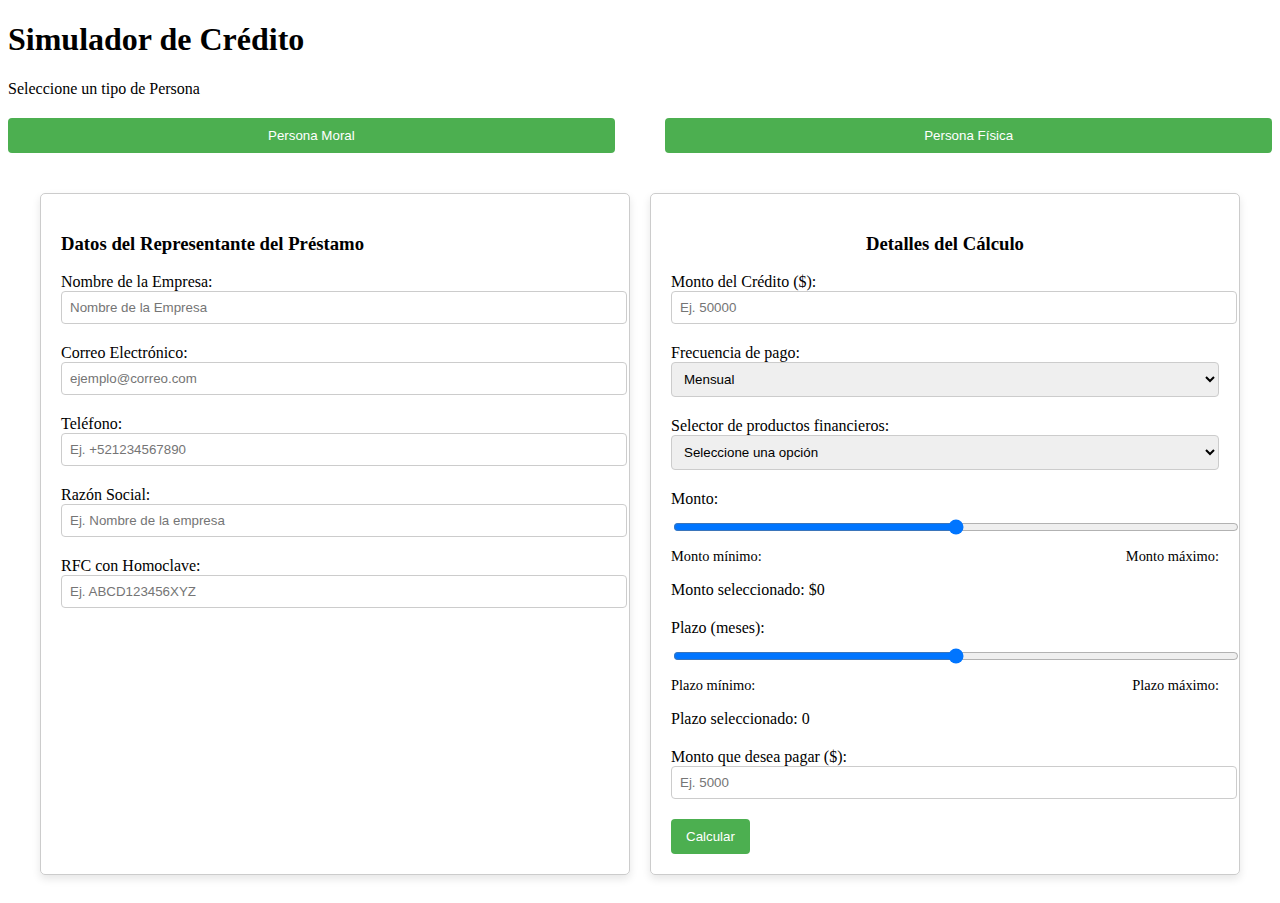
==== simulador/index1.html @ 84731cb1 "range  de persona fisica con con contador" ====
<!DOCTYPE html>
<html lang="en">
<head>
    <meta charset="UTF-8">
    <meta name="viewport" content="width=device-width, initial-scale=1.0">
    <title>Persona Moral</title>
    <link rel="stylesheet" href="styles.css">
</head>
<body>
    <main>
        <div>
            <h1>Simulador de Crédito</h1>
        </div>
        <div class="form-group">
            <label for="personType">Seleccione un tipo de Persona</label>
        </div>
        <div class="form-group" style="display: flex; justify-content: space-between;">
            <button type="button" style="width: 48%;" onclick="window.location.href='index1.html';">Persona Moral</button>
            <button type="button" style="width: 48%;" onclick="window.location.href='index.html';">Persona Física</button>
        </div>

        <div class="form-container">
            <div class="container-form">
                <h3>Datos del Representante del Préstamo</h3>
                <div class="form-group">
                    <label for="representativeName">Nombre de la Empresa:</label>
                    <input type="text" id="representativeName" placeholder="Nombre de la Empresa" required>
                </div>
                <div class="form-group">
                    <label for="representativeEmail">Correo Electrónico:</label>
                    <input type="email" id="representativeEmail" placeholder="ejemplo@correo.com" required>
                </div>
                <div class="form-group">
                    <label for="representativePhone">Teléfono:</label>
                    <input type="tel" id="representativePhone" placeholder="Ej. +521234567890" required>
                </div>
                <div class="form-group">
                    <label for="representativeCompany">Razón Social:</label>
                    <input type="text" id="representativeCompany" placeholder="Ej. Nombre de la empresa" required>
                </div>
                <div class="form-group">
                    <label for="representativeRfc">RFC con Homoclave:</label>
                    <input type="text" id="representativeRfc" placeholder="Ej. ABCD123456XYZ" required pattern="[A-Z&\u00d1]{4}\d{6}[A-Z0-9]{3}">
                </div>
            </div>

            <div class="container-form">
                <h3 class="TxtCalulo">Detalles del Cálculo</h3>
                <div class="form-group">
                    <label for="loanAmount">Monto del Crédito ($):</label>
                    <input type="number" id="loanAmount" placeholder="Ej. 50000" min="1" max="100000">
                </div>
                <div class="form-group">
                    <label for="paymentFrequency">Frecuencia de pago:</label>
                    <select id="paymentFrequency">
                        <option value="monthly">Mensual</option>
                        <option value="quarterly">Trimestral</option>
                        <option value="annually">Anual</option>
                    </select>
                </div>
                <div class="form-group">
                    <label for="productSelector">Selector de productos financieros:</label>
                    <select id="productSelector">
                        <option value="">Seleccione una opción</option>
                    </select>
                </div>

                <div class="form-group">
                    <label for="loanRange">Monto:</label>
                    <input type="range" id="loanRange"  step="1" oninput="updateAmountDisplay(this.value)">
                    <div class="range-labels">
                        <span id="minAmountLabel">Monto mínimo:</span>
                        <span id="maxAmountLabel">Monto máximo:</span>
                    </div>
                    <p>Monto seleccionado: $<span id="selectedAmount">0</span></p>
                </div>

                <div class="form-group">
                    <label for="loanTerm">Plazo (meses):</label>
                    <input type="range" id="loanTerm" step="1" oninput="updateTermDisplay(this.value)">
                    <div class="range-labels">
                        <span id="minTermLabel">Plazo mínimo:</span>
                        <span id="maxTermLabel">Plazo máximo:</span>
                    </div>
                    <p>Plazo seleccionado: <span id="selectedTerm">0</span></p>
                </div>

                <div class="form-group">
                    <label for="paymentAmount">Monto que desea pagar ($):</label>
                    <input type="number" id="paymentAmount" min="1000" max="100000" placeholder="Ej. 5000">
                </div>
                <button onclick="calculateLoan()">Calcular</button>
                <div id="result" class="result" style="display: none;"></div>
            </div>
        </div>
    </main>
    <script src="script.js"></script>
</body>
</html>
---- simulador/styles.css ----
.form-container {
    display: flex; 
    justify-content: space-between; 
    gap: 20px; 
    padding: 20px;
    margin: 0 auto;
    max-width: 1200px;
}

.container-form {
    width: 49%; 
    padding: 20px;
    border: 1px solid #ccc;
    border-radius: 5px;
    box-shadow: 0 4px 8px rgba(0, 0, 0, 0.1);
}

.form-group {
    margin-bottom: 20px;
}

input[type="text"], input[type="email"], input[type="tel"], input[type="number"], input[type="range"], select {
    width: 100%;
    padding: 8px;
    border-radius: 4px;
    border: 1px solid #ccc;
}

button {
    padding: 10px 15px;
    border: none;
    background-color: #4CAF50;
    color: white;
    border-radius: 4px;
    cursor: pointer;
}

button:hover {
    background-color: #45a049;
}

.TxtCalulo{
    text-align: center;
}
.range-labels {
    display: flex;
    justify-content: space-between;
    font-size: 0.9em;
}
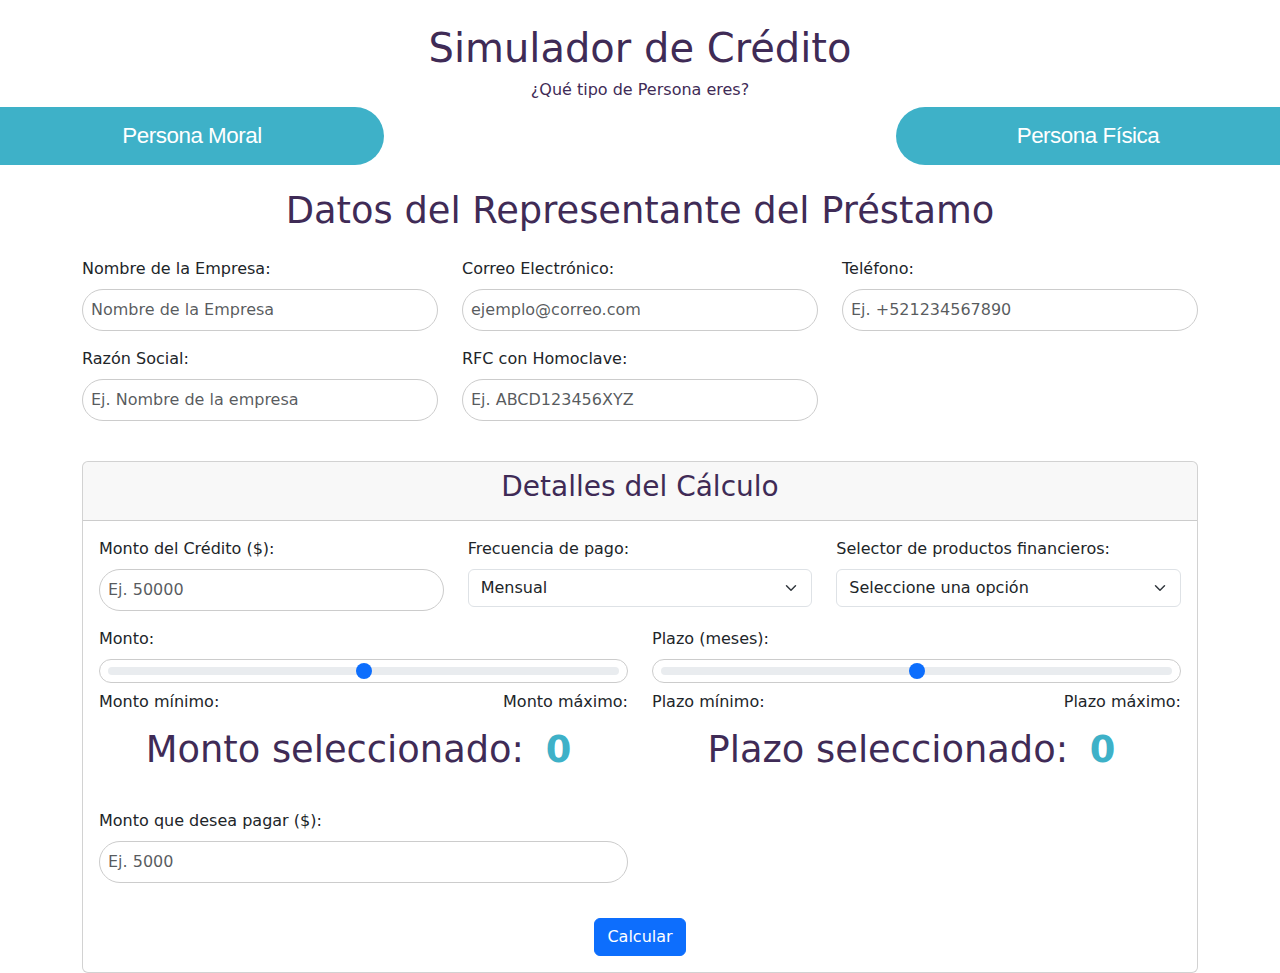
==== commit 8cd6c225: "estilos de la persona moral con diseño sugerido" ====
--- a/simulador/index1.html
+++ b/simulador/index1.html
@@ -4,96 +4,133 @@
     <meta charset="UTF-8">
     <meta name="viewport" content="width=device-width, initial-scale=1.0">
     <title>Persona Moral</title>
+    <link href="https://cdn.jsdelivr.net/npm/bootstrap@5.3.3/dist/css/bootstrap.min.css" rel="stylesheet" integrity="sha384-QWTKZyjpPEjISv5WaRU9OFeRpok6YctnYmDr5pNlyT2bRjXh0JMhjY6hW+ALEwIH" crossorigin="anonymous">
     <link rel="stylesheet" href="styles.css">
 </head>
 <body>
     <main>
+        <div class="container mt-4 text-center">
+            <h1 class="mb-2">Simulador de Crédito</h1>
+            <h6 >¿Qué tipo de Persona eres?</h6>
+        </div>
+        <div class="mb-4">
+            <div class="form-group" style="display: flex; justify-content: space-between;">
+                <button type="button" class="btnMoral" onclick="window.location.href='index1.html';">Persona Moral</button>
+                <button type="button" class="btnFisica" onclick="window.location.href='index.html';">Persona Física</button>
+            </div>
+        </div>
         <div>
-            <h1>Simulador de Crédito</h1>
-        </div>
-        <div class="form-group">
-            <label for="personType">Seleccione un tipo de Persona</label>
-        </div>
-        <div class="form-group" style="display: flex; justify-content: space-between;">
-            <button type="button" style="width: 48%;" onclick="window.location.href='index1.html';">Persona Moral</button>
-            <button type="button" style="width: 48%;" onclick="window.location.href='index.html';">Persona Física</button>
-        </div>
-
-        <div class="form-container">
-            <div class="container-form">
-                <h3>Datos del Representante del Préstamo</h3>
-                <div class="form-group">
-                    <label for="representativeName">Nombre de la Empresa:</label>
-                    <input type="text" id="representativeName" placeholder="Nombre de la Empresa" required>
-                </div>
-                <div class="form-group">
-                    <label for="representativeEmail">Correo Electrónico:</label>
-                    <input type="email" id="representativeEmail" placeholder="ejemplo@correo.com" required>
-                </div>
-                <div class="form-group">
-                    <label for="representativePhone">Teléfono:</label>
-                    <input type="tel" id="representativePhone" placeholder="Ej. +521234567890" required>
-                </div>
-                <div class="form-group">
-                    <label for="representativeCompany">Razón Social:</label>
-                    <input type="text" id="representativeCompany" placeholder="Ej. Nombre de la empresa" required>
-                </div>
-                <div class="form-group">
-                    <label for="representativeRfc">RFC con Homoclave:</label>
-                    <input type="text" id="representativeRfc" placeholder="Ej. ABCD123456XYZ" required pattern="[A-Z&\u00d1]{4}\d{6}[A-Z0-9]{3}">
+            
+            <div class="container mt-4">
+                <h1 class="text-center mb-4">Datos del Representante del Préstamo</h1>
+                <div class="row">
+                    <div class="col-md-4 mb-3">
+                        <label for="representativeName" class="form-label">Nombre de la Empresa:</label>
+                        <input type="text" id="representativeName" class="form-control" placeholder="Nombre de la Empresa" required>
+                    </div>
+                    <div class="col-md-4 mb-3">
+                        <label for="representativeEmail" class="form-label">Correo Electrónico:</label>
+                        <input type="email" id="representativeEmail" class="form-control" placeholder="ejemplo@correo.com" required>
+                    </div>
+                    <div class="col-md-4 mb-3">
+                        <label for="representativePhone" class="form-label">Teléfono:</label>
+                        <input type="tel" id="representativePhone" class="form-control" placeholder="Ej. +521234567890" required>
+                    </div>
+                    <div class="col-md-4 mb-3">
+                        <label for="representativeCompany" class="form-label">Razón Social:</label>
+                        <input type="text" id="representativeCompany" class="form-control" placeholder="Ej. Nombre de la empresa" required>
+                    </div>
+                    <div class="col-md-4 mb-3">
+                        <label for="representativeRfc" class="form-label">RFC con Homoclave:</label>
+                        <input type="text" id="representativeRfc" class="form-control" placeholder="Ej. ABCD123456XYZ" required 
+                            pattern="[A-Z&\u00d1]{4}\d{6}[A-Z0-9]{3}">
+                    </div>
                 </div>
             </div>
+            
 
-            <div class="container-form">
-                <h3 class="TxtCalulo">Detalles del Cálculo</h3>
-                <div class="form-group">
-                    <label for="loanAmount">Monto del Crédito ($):</label>
-                    <input type="number" id="loanAmount" placeholder="Ej. 50000" min="1" max="100000">
+            <div class="container mt-4">
+                <div class="card">
+                    <div class="card-header text-center">
+                        <h3>Detalles del Cálculo</h3>
+                    </div>
+                    <div class="card-body">
+                        <form>
+                            <div class="row">
+                                <!-- Monto del Crédito -->
+                                <div class="col-md-4 mb-3">
+                                    <label for="loanAmount" class="form-label">Monto del Crédito ($):</label>
+                                    <input type="number" id="loanAmount" class="form-control" placeholder="Ej. 50000" min="1" max="100000">
+                                </div>
+                
+                                <!-- Frecuencia de Pago -->
+                                <div class="col-md-4 mb-3">
+                                    <label for="paymentFrequency" class="form-label">Frecuencia de pago:</label>
+                                    <select id="paymentFrequency" class="form-select">
+                                        <option value="monthly">Mensual</option>
+                                        <option value="quarterly">Trimestral</option>
+                                        <option value="annually">Anual</option>
+                                    </select>
+                                </div>
+                
+                                <!-- Selector de Productos Financieros -->
+                                <div class="col-md-4 mb-3">
+                                    <label for="productSelector" class="form-label">Selector de productos financieros:</label>
+                                    <select id="productSelector" class="form-select">
+                                        <option value="">Seleccione una opción</option>
+                                    </select>
+                                </div>
+                
+                                <!-- Rango de Monto -->
+                                <div class="col-md-6 mb-3">
+                                    <label for="loanRange" class="form-label">Monto:</label>
+                                    <input type="range" id="loanRange" class="form-range" step="1" oninput="updateAmountDisplay(this.value)">
+                                    <div class="d-flex justify-content-between">
+                                        <span id="minAmountLabel">Monto mínimo:</span>
+                                        <span id="maxAmountLabel">Monto máximo:</span>
+                                    </div>
+                                    <div class="text-center mt-2">
+                                        <p>Monto seleccionado: <span id="selectedAmount" class="Resultados">0</span></p>
+                                    </div>
+                                </div>
+                
+                                <!-- Rango de Plazo -->
+                                <div class="col-md-6 mb-3">
+                                    <label for="loanTerm" class="form-label">Plazo (meses):</label>
+                                    <input type="range" id="loanTerm" class="form-range" step="1" oninput="updateTermDisplay(this.value)">
+                                    <div class="d-flex justify-content-between">
+                                        <span id="minTermLabel">Plazo mínimo:</span>
+                                        <span id="maxTermLabel">Plazo máximo:</span>
+                                    </div>
+                                    <div class="text-center mt-2">
+                                        <p>Plazo seleccionado: <span id="selectedTerm" class="Resultados">0</span></p>
+                                    </div>
+                                </div>
+                
+                                <!-- Monto de Pago -->
+                                <div class="col-md-6 mb-3">
+                                    <label for="paymentAmount" class="form-label">Monto que desea pagar ($):</label>
+                                    <input type="number" id="paymentAmount" class="form-control" min="1000" max="100000" placeholder="Ej. 5000">
+                                </div>
+                
+                                <!-- Botón de Cálculo -->
+                                <div class="col-md-12 text-center">
+                                    <button type="button" class="btn btn-primary mt-3" onclick="calculateLoan()">Calcular</button>
+                                </div>
+                
+                                <!-- Resultados -->
+                                <div id="result" class="col-md-12 mt-4 text-center" style="display: none;">
+                                    <p>Resultado del cálculo: <span id="calculatedResult" class="Resultados"></span></p>
+                                </div>
+                            </div>
+                        </form>
+                    </div>
                 </div>
-                <div class="form-group">
-                    <label for="paymentFrequency">Frecuencia de pago:</label>
-                    <select id="paymentFrequency">
-                        <option value="monthly">Mensual</option>
-                        <option value="quarterly">Trimestral</option>
-                        <option value="annually">Anual</option>
-                    </select>
-                </div>
-                <div class="form-group">
-                    <label for="productSelector">Selector de productos financieros:</label>
-                    <select id="productSelector">
-                        <option value="">Seleccione una opción</option>
-                    </select>
-                </div>
-
-                <div class="form-group">
-                    <label for="loanRange">Monto:</label>
-                    <input type="range" id="loanRange"  step="1" oninput="updateAmountDisplay(this.value)">
-                    <div class="range-labels">
-                        <span id="minAmountLabel">Monto mínimo:</span>
-                        <span id="maxAmountLabel">Monto máximo:</span>
-                    </div>
-                    <p>Monto seleccionado: $<span id="selectedAmount">0</span></p>
-                </div>
-
-                <div class="form-group">
-                    <label for="loanTerm">Plazo (meses):</label>
-                    <input type="range" id="loanTerm" step="1" oninput="updateTermDisplay(this.value)">
-                    <div class="range-labels">
-                        <span id="minTermLabel">Plazo mínimo:</span>
-                        <span id="maxTermLabel">Plazo máximo:</span>
-                    </div>
-                    <p>Plazo seleccionado: <span id="selectedTerm">0</span></p>
-                </div>
-
-                <div class="form-group">
-                    <label for="paymentAmount">Monto que desea pagar ($):</label>
-                    <input type="number" id="paymentAmount" min="1000" max="100000" placeholder="Ej. 5000">
-                </div>
-                <button onclick="calculateLoan()">Calcular</button>
-                <div id="result" class="result" style="display: none;"></div>
             </div>
+            
         </div>
     </main>
     <script src="script.js"></script>
+    <script src="https://cdn.jsdelivr.net/npm/bootstrap@5.3.3/dist/js/bootstrap.bundle.min.js" integrity="sha384-YvpcrYf0tY3lHB60NNkmXc5s9fDVZLESaAA55NDzOxhy9GkcIdslK1eN7N6jIeHz" crossorigin="anonymous"></script>
 </body>
 </html>
--- a/simulador/styles.css
+++ b/simulador/styles.css
@@ -1,3 +1,7 @@
+.text-center{
+    font-size:2.3em !important;
+    color: #3F2B56;
+}
 .form-container {
     display: flex; 
     justify-content: space-between; 
@@ -22,21 +26,36 @@
 input[type="text"], input[type="email"], input[type="tel"], input[type="number"], input[type="range"], select {
     width: 100%;
     padding: 8px;
-    border-radius: 4px;
+    border-radius: 30px;
     border: 1px solid #ccc;
 }
 
-button {
-    padding: 10px 15px;
+.btnMoral,.btnFisica,.btnCalculo{
     border: none;
-    background-color: #4CAF50;
+    background-color:#3EB1C8;
     color: white;
-    border-radius: 4px;
     cursor: pointer;
+    font-family: 'Gilroy-Bold', sans-serif;
+    font-size: 1.4em;
+    line-height: 1.25em;
+    letter-spacing: -0.48px;
+    border-radius: 0px  30px 30px 0px ;
+    padding: 15px 35px 15px 35px;
+    width: 30%;
 }
-
+.btnFisica{
+   
+    border-radius: 30px 0px 0px 30px  ;
+}
+.btnCalculo{
+   
+    border-radius: 30px;
+    
+   
+}
 button:hover {
-    background-color: #45a049;
+    background-color:#3F2B56;
+    color: white;
 }
 
 .TxtCalulo{
@@ -46,4 +65,10 @@
     display: flex;
     justify-content: space-between;
     font-size: 0.9em;
+}
+.Resultados{
+    color: #3EB1C8; 
+    padding: 5px 10px;
+    font-weight: bold;
+
 }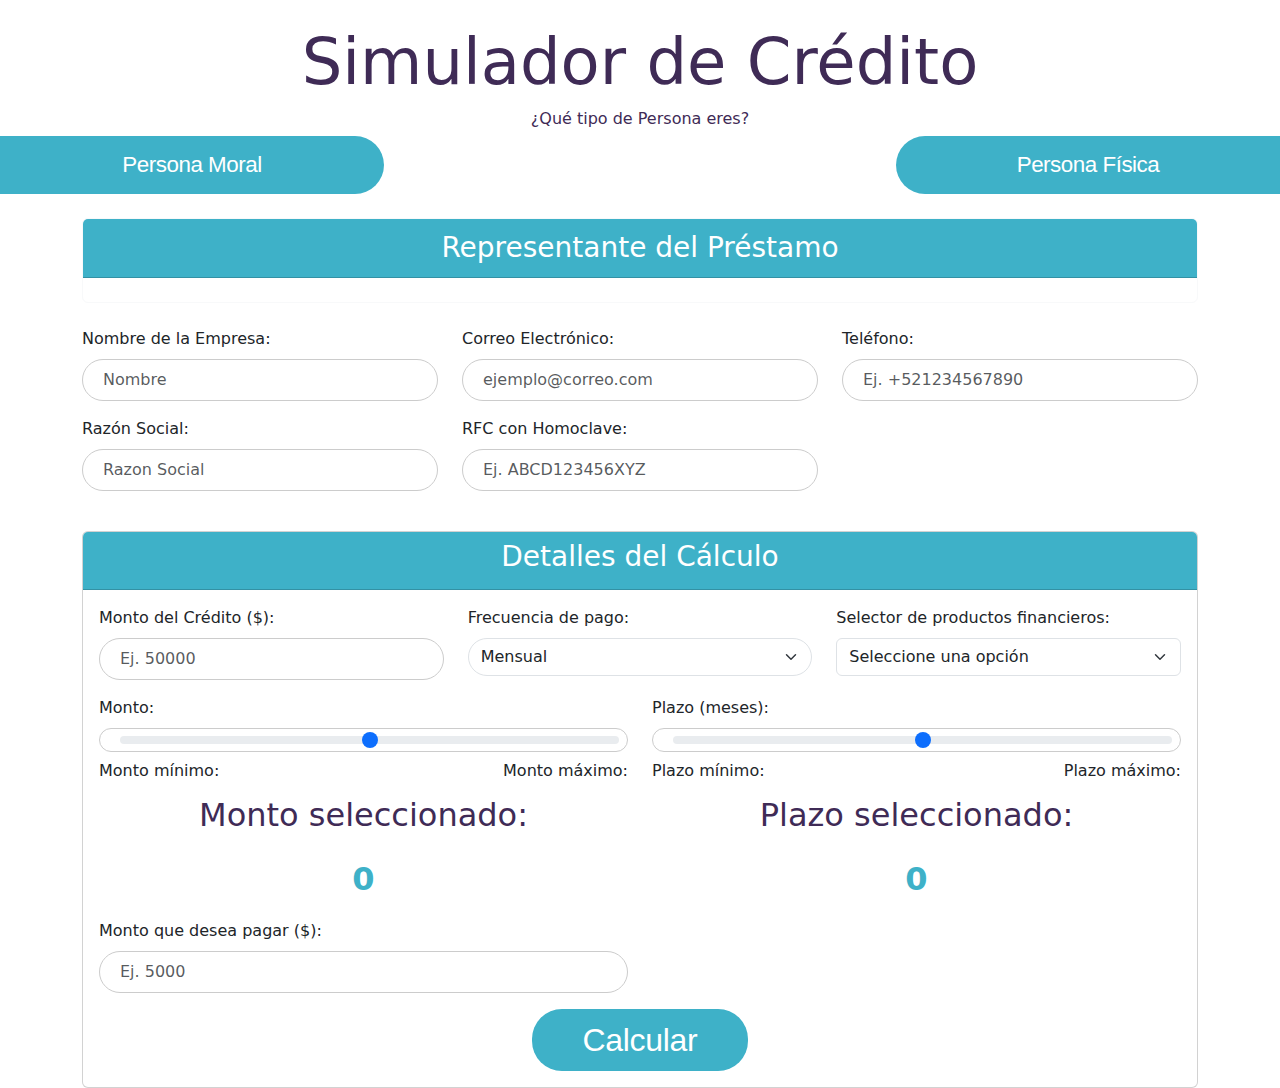
==== commit daa84b93: "diseño terminado" ====
--- a/simulador/index1.html
+++ b/simulador/index1.html
@@ -10,7 +10,7 @@
 <body>
     <main>
         <div class="container mt-4 text-center">
-            <h1 class="mb-2">Simulador de Crédito</h1>
+            <h1 class=" text-center mb-2">Simulador de Crédito</h1>
             <h6 >¿Qué tipo de Persona eres?</h6>
         </div>
         <div class="mb-4">
@@ -20,17 +20,18 @@
             </div>
         </div>
         <div>
-            
             <div class="container mt-4">
-                <h1 class="text-center mb-4">Datos del Representante del Préstamo</h1>
+                <div class="card border-light mb-4" >
+                    <h3 class="card-header text-titles mb-4">Representante del Préstamo</h3>
+                  </div>
                 <div class="row">
                     <div class="col-md-4 mb-3">
                         <label for="representativeName" class="form-label">Nombre de la Empresa:</label>
-                        <input type="text" id="representativeName" class="form-control" placeholder="Nombre de la Empresa" required>
-                    </div>
+                        <input type="text" id="representativeName" class="form-control" placeholder="Nombre" required>
+                    </div>                 
                     <div class="col-md-4 mb-3">
                         <label for="representativeEmail" class="form-label">Correo Electrónico:</label>
-                        <input type="email" id="representativeEmail" class="form-control" placeholder="ejemplo@correo.com" required>
+                        <input type="email" id="representativeEmail" class="form-control " placeholder="ejemplo@correo.com" required>
                     </div>
                     <div class="col-md-4 mb-3">
                         <label for="representativePhone" class="form-label">Teléfono:</label>
@@ -38,7 +39,7 @@
                     </div>
                     <div class="col-md-4 mb-3">
                         <label for="representativeCompany" class="form-label">Razón Social:</label>
-                        <input type="text" id="representativeCompany" class="form-control" placeholder="Ej. Nombre de la empresa" required>
+                        <input type="text" id="representativeCompany" class="form-control" placeholder="Razon Social" required>
                     </div>
                     <div class="col-md-4 mb-3">
                         <label for="representativeRfc" class="form-label">RFC con Homoclave:</label>
@@ -63,7 +64,7 @@
                                     <input type="number" id="loanAmount" class="form-control" placeholder="Ej. 50000" min="1" max="100000">
                                 </div>
                 
-                                <!-- Frecuencia de Pago -->
+                                <!-- Frecuencia de Pago -->     
                                 <div class="col-md-4 mb-3">
                                     <label for="paymentFrequency" class="form-label">Frecuencia de pago:</label>
                                     <select id="paymentFrequency" class="form-select">
@@ -72,10 +73,9 @@
                                         <option value="annually">Anual</option>
                                     </select>
                                 </div>
-                
                                 <!-- Selector de Productos Financieros -->
                                 <div class="col-md-4 mb-3">
-                                    <label for="productSelector" class="form-label">Selector de productos financieros:</label>
+                                    <label for=" productSelector" class="form-label">Selector de productos financieros:</label>
                                     <select id="productSelector" class="form-select">
                                         <option value="">Seleccione una opción</option>
                                     </select>
@@ -90,7 +90,10 @@
                                         <span id="maxAmountLabel">Monto máximo:</span>
                                     </div>
                                     <div class="text-center mt-2">
-                                        <p>Monto seleccionado: <span id="selectedAmount" class="Resultados">0</span></p>
+                                        <p>Monto seleccionado:</p>
+                                        <div>
+                                            <span id="selectedAmount" class="Resultados">0</span>
+                                        </div>
                                     </div>
                                 </div>
                 
@@ -103,7 +106,10 @@
                                         <span id="maxTermLabel">Plazo máximo:</span>
                                     </div>
                                     <div class="text-center mt-2">
-                                        <p>Plazo seleccionado: <span id="selectedTerm" class="Resultados">0</span></p>
+                                        <p>Plazo seleccionado: </p>
+                                        <div>
+                                            <span id="selectedTerm" class="Resultados">0</span>
+                                        </div>
                                     </div>
                                 </div>
                 
@@ -115,7 +121,7 @@
                 
                                 <!-- Botón de Cálculo -->
                                 <div class="col-md-12 text-center">
-                                    <button type="button" class="btn btn-primary mt-3" onclick="calculateLoan()">Calcular</button>
+                                    <button type="button" class=" btnCalculo" onclick="calculateLoan()">Calcular</button>
                                 </div>
                 
                                 <!-- Resultados -->
--- a/simulador/styles.css
+++ b/simulador/styles.css
@@ -1,6 +1,15 @@
 .text-center{
-    font-size:2.3em !important;
+    font-size:2em !important;
     color: #3F2B56;
+}
+.text-titles{
+    color: #3F2B56;
+    text-align: center;
+    padding: 12px;
+}
+.card-header{
+    background-color:#3EB1C8;
+    color: white;
 }
 .form-container {
     display: flex; 
@@ -28,9 +37,10 @@
     padding: 8px;
     border-radius: 30px;
     border: 1px solid #ccc;
+    padding-left: 20px;
 }
 
-.btnMoral,.btnFisica,.btnCalculo{
+.btnMoral,.btnFisica{
     border: none;
     background-color:#3EB1C8;
     color: white;
@@ -48,7 +58,16 @@
     border-radius: 30px 0px 0px 30px  ;
 }
 .btnCalculo{
-   
+    border: none;
+    background-color:#3EB1C8;
+    color: white;
+    cursor: pointer;
+    font-family: 'Gilroy-Bold', sans-serif;
+    font-size: 1.0em;
+    line-height: 1.0em;
+    letter-spacing: -0.30px;
+    padding: 15px 35px 15px 35px;
+    width: 20%;
     border-radius: 30px;
     
    
@@ -71,4 +90,7 @@
     padding: 5px 10px;
     font-weight: bold;
 
-}+}
+#paymentFrequency {
+    border-radius: 30px;
+}
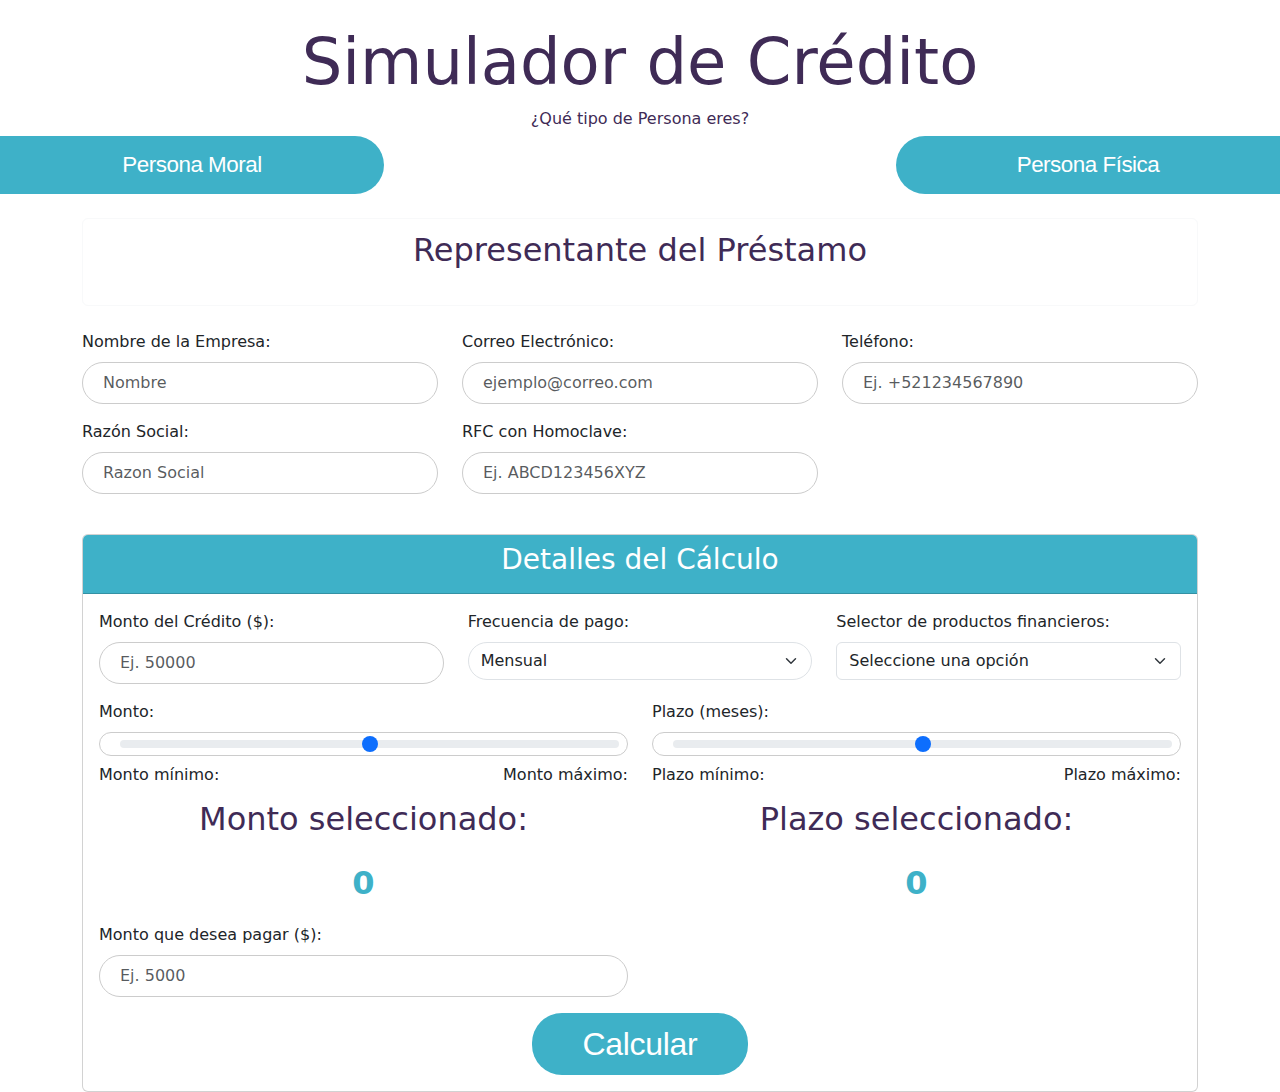
==== commit 7a15af4e: "terminado" ====
--- a/simulador/index1.html
+++ b/simulador/index1.html
@@ -11,7 +11,9 @@
     <main>
         <div class="container mt-4 text-center">
             <h1 class=" text-center mb-2">Simulador de Crédito</h1>
+            
             <h6 >¿Qué tipo de Persona eres?</h6>
+           
         </div>
         <div class="mb-4">
             <div class="form-group" style="display: flex; justify-content: space-between;">
@@ -21,9 +23,10 @@
         </div>
         <div>
             <div class="container mt-4">
-                <div class="card border-light mb-4" >
-                    <h3 class="card-header text-titles mb-4">Representante del Préstamo</h3>
-                  </div>
+                <div class="card border-light mb-4">
+                    <h3 class="text-titles text-center mb-4">Representante del Préstamo</h3>
+                </div>
+                
                 <div class="row">
                     <div class="col-md-4 mb-3">
                         <label for="representativeName" class="form-label">Nombre de la Empresa:</label>
--- a/simulador/styles.css
+++ b/simulador/styles.css
@@ -10,6 +10,13 @@
 .card-header{
     background-color:#3EB1C8;
     color: white;
+}
+.title1 {
+    background-color:#fff;
+    color:#3F2B56;
+}
+.line{
+    border-color: 3px solid #3F2B56 !important;
 }
 .form-container {
     display: flex; 
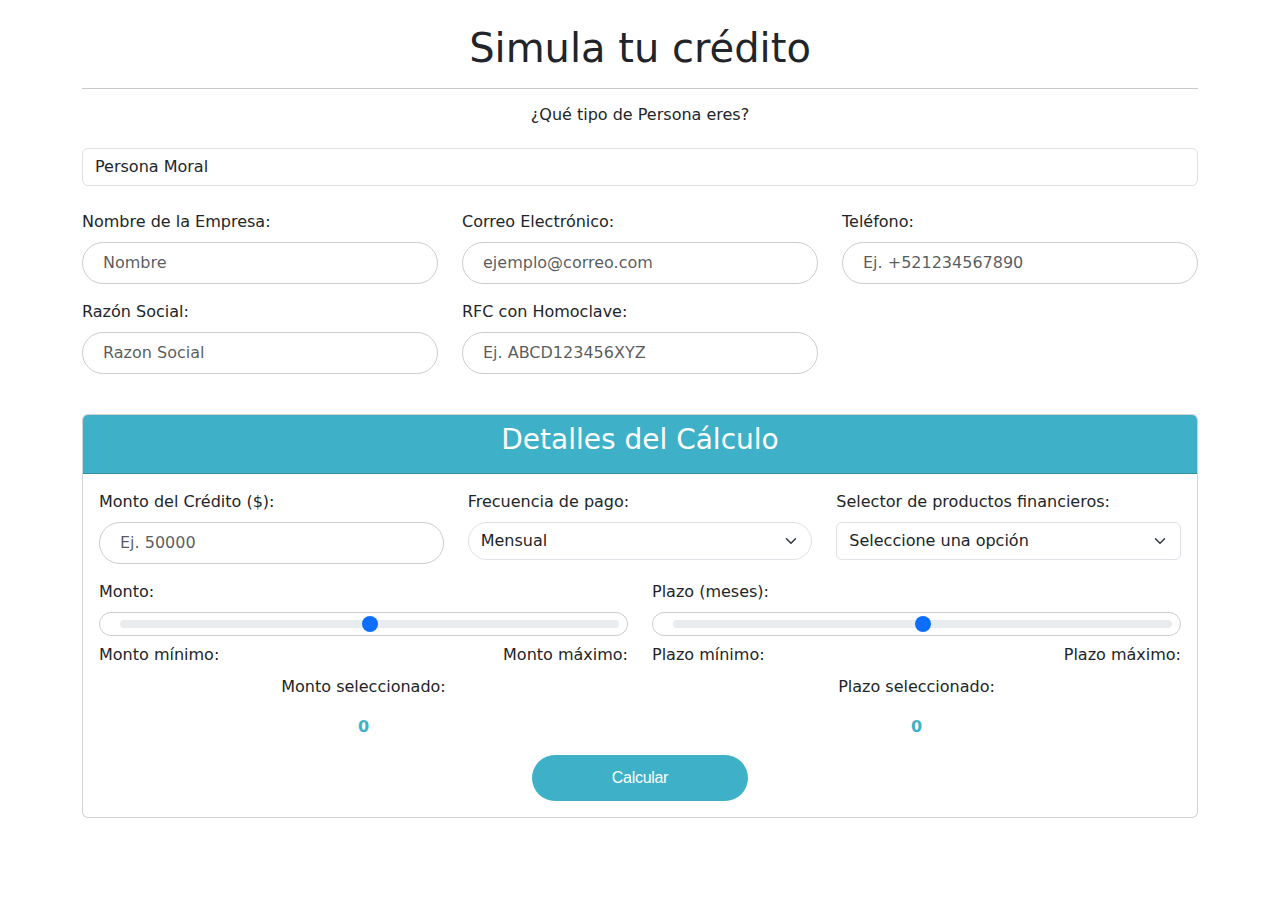
==== commit 7fc8ed81: "cambio de Diseño en la parte de la persona Fisica" ====
--- a/simulador/index1.html
+++ b/simulador/index1.html
@@ -10,23 +10,21 @@
 <body>
     <main>
         <div class="container mt-4 text-center">
-            <h1 class=" text-center mb-2">Simulador de Crédito</h1>
-            
+            <h1 class=" text-center mb-2">Simula tu crédito</h1>
+            <hr class="w-60 mx-auto line">
             <h6 >¿Qué tipo de Persona eres?</h6>
            
         </div>
-        <div class="mb-4">
-            <div class="form-group" style="display: flex; justify-content: space-between;">
-                <button type="button" class="btnMoral" onclick="window.location.href='index1.html';">Persona Moral</button>
-                <button type="button" class="btnFisica" onclick="window.location.href='index.html';">Persona Física</button>
+        <div class="container mt-4 elementor-widget-container">
+            <div class="form-group d-flex justify-content-between align-items-center">
+                <select id="personType" class="form-control flex-grow-1" onchange="handleSelectionChange(this)">
+                    <option value="moral">Persona Moral</option>
+                    <option value="fisica">Persona Física</option>
+                </select>
             </div>
         </div>
         <div>
             <div class="container mt-4">
-                <div class="card border-light mb-4">
-                    <h3 class="text-titles text-center mb-4">Representante del Préstamo</h3>
-                </div>
-                
                 <div class="row">
                     <div class="col-md-4 mb-3">
                         <label for="representativeName" class="form-label">Nombre de la Empresa:</label>
@@ -115,14 +113,6 @@
                                         </div>
                                     </div>
                                 </div>
-                
-                                <!-- Monto de Pago -->
-                                <div class="col-md-6 mb-3">
-                                    <label for="paymentAmount" class="form-label">Monto que desea pagar ($):</label>
-                                    <input type="number" id="paymentAmount" class="form-control" min="1000" max="100000" placeholder="Ej. 5000">
-                                </div>
-                
-                                <!-- Botón de Cálculo -->
                                 <div class="col-md-12 text-center">
                                     <button type="button" class=" btnCalculo" onclick="calculateLoan()">Calcular</button>
                                 </div>
--- a/simulador/styles.css
+++ b/simulador/styles.css
@@ -1,7 +1,4 @@
-.text-center{
-    font-size:2em !important;
-    color: #3F2B56;
-}
+
 .text-titles{
     color: #3F2B56;
     text-align: center;
@@ -101,3 +98,5 @@
 #paymentFrequency {
     border-radius: 30px;
 }
+
+
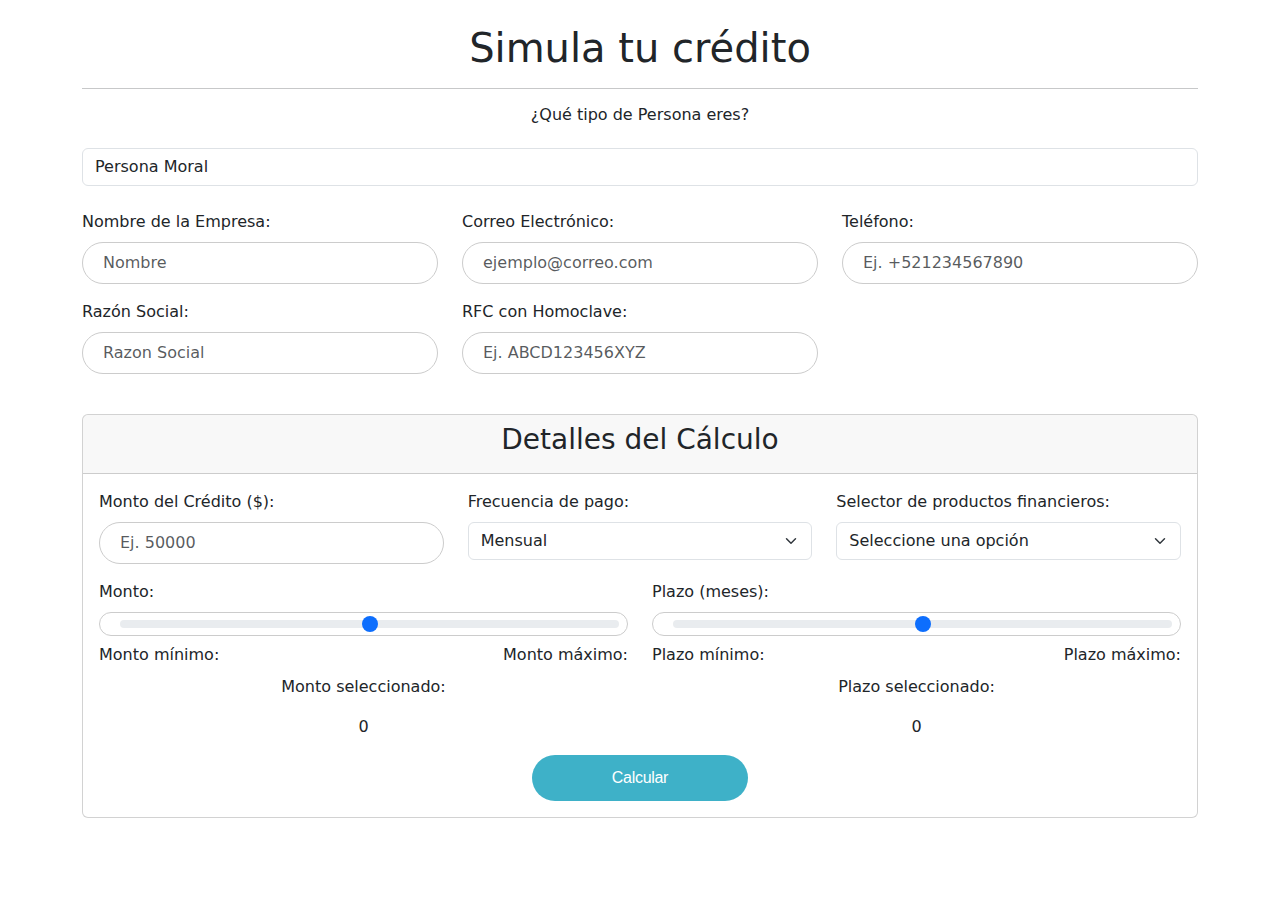
==== commit bf0e87e5: "diseño de la persona fiscal terminado" ====
--- a/simulador/index1.html
+++ b/simulador/index1.html
@@ -116,7 +116,6 @@
                                 <div class="col-md-12 text-center">
                                     <button type="button" class=" btnCalculo" onclick="calculateLoan()">Calcular</button>
                                 </div>
-                
                                 <!-- Resultados -->
                                 <div id="result" class="col-md-12 mt-4 text-center" style="display: none;">
                                     <p>Resultado del cálculo: <span id="calculatedResult" class="Resultados"></span></p>
--- a/simulador/styles.css
+++ b/simulador/styles.css
@@ -1,37 +1,6 @@
-
-.text-titles{
-    color: #3F2B56;
-    text-align: center;
-    padding: 12px;
+.line{
+    border-color: 3px solid #3F2B56;
 }
-.card-header{
-    background-color:#3EB1C8;
-    color: white;
-}
-.title1 {
-    background-color:#fff;
-    color:#3F2B56;
-}
-.line{
-    border-color: 3px solid #3F2B56 !important;
-}
-.form-container {
-    display: flex; 
-    justify-content: space-between; 
-    gap: 20px; 
-    padding: 20px;
-    margin: 0 auto;
-    max-width: 1200px;
-}
-
-.container-form {
-    width: 49%; 
-    padding: 20px;
-    border: 1px solid #ccc;
-    border-radius: 5px;
-    box-shadow: 0 4px 8px rgba(0, 0, 0, 0.1);
-}
-
 .form-group {
     margin-bottom: 20px;
 }
@@ -43,25 +12,7 @@
     border: 1px solid #ccc;
     padding-left: 20px;
 }
-
-.btnMoral,.btnFisica{
-    border: none;
-    background-color:#3EB1C8;
-    color: white;
-    cursor: pointer;
-    font-family: 'Gilroy-Bold', sans-serif;
-    font-size: 1.4em;
-    line-height: 1.25em;
-    letter-spacing: -0.48px;
-    border-radius: 0px  30px 30px 0px ;
-    padding: 15px 35px 15px 35px;
-    width: 30%;
-}
-.btnFisica{
-   
-    border-radius: 30px 0px 0px 30px  ;
-}
-.btnCalculo{
+.btnCalculo,.btn-regresar{
     border: none;
     background-color:#3EB1C8;
     color: white;
@@ -73,30 +24,45 @@
     padding: 15px 35px 15px 35px;
     width: 20%;
     border-radius: 30px;
-    
-   
 }
 button:hover {
     background-color:#3F2B56;
     color: white;
 }
-
-.TxtCalulo{
-    text-align: center;
-}
-.range-labels {
-    display: flex;
-    justify-content: space-between;
-    font-size: 0.9em;
-}
-.Resultados{
-    color: #3EB1C8; 
-    padding: 5px 10px;
-    font-weight: bold;
-
-}
-#paymentFrequency {
+.btn-regresar {
+    background-color: #3F2B56;
+    color: white;
+    cursor: pointer;
+    font-family: 'Gilroy-Bold', sans-serif;
+    font-size: 1.0em;
+    line-height: 1.0em;
+    letter-spacing: -0.30px;
+    padding: 15px 35px 15px 35px;
+    width: 20%;
     border-radius: 30px;
 }
-
-
+.btn-regresar:hover {
+    background-color: #3EB1C8;
+    color: white;
+}
+.bordered-card {
+    border-radius: 30px;
+    border: none;
+    background-color: #3EB1C8;
+    padding: 3.5rem 3.5rem;
+    color: white;
+}
+.resultado{
+    font-size: 3.4em;
+}
+.title-box,.resultado,.resultado-card{
+font-weight: 700;
+margin-bottom: .5rem;
+margin: 0;
+}
+.resultado-card{
+    font-size: 1.1em !important;
+}
+.range-meses{
+    margin-top: 1.5em;
+}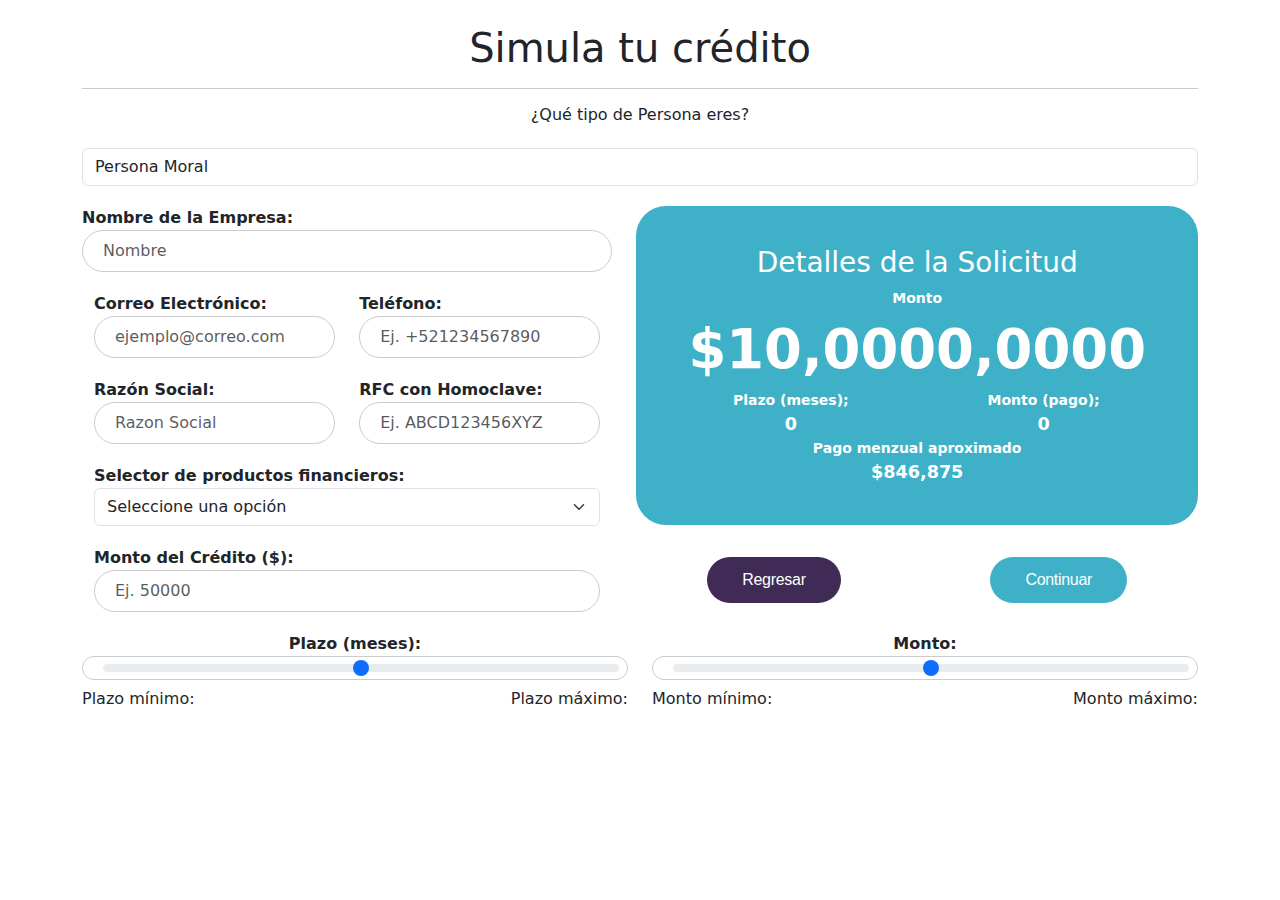
==== commit 587d30d0: "diseño de fisica y moral terminado" ====
--- a/simulador/index1.html
+++ b/simulador/index1.html
@@ -13,7 +13,6 @@
             <h1 class=" text-center mb-2">Simula tu crédito</h1>
             <hr class="w-60 mx-auto line">
             <h6 >¿Qué tipo de Persona eres?</h6>
-           
         </div>
         <div class="container mt-4 elementor-widget-container">
             <div class="form-group d-flex justify-content-between align-items-center">
@@ -23,110 +22,111 @@
                 </select>
             </div>
         </div>
-        <div>
-            <div class="container mt-4">
+            <div class="container">
                 <div class="row">
-                    <div class="col-md-4 mb-3">
-                        <label for="representativeName" class="form-label">Nombre de la Empresa:</label>
-                        <input type="text" id="representativeName" class="form-control" placeholder="Nombre" required>
-                    </div>                 
-                    <div class="col-md-4 mb-3">
-                        <label for="representativeEmail" class="form-label">Correo Electrónico:</label>
-                        <input type="email" id="representativeEmail" class="form-control " placeholder="ejemplo@correo.com" required>
-                    </div>
-                    <div class="col-md-4 mb-3">
-                        <label for="representativePhone" class="form-label">Teléfono:</label>
-                        <input type="tel" id="representativePhone" class="form-control" placeholder="Ej. +521234567890" required>
-                    </div>
-                    <div class="col-md-4 mb-3">
-                        <label for="representativeCompany" class="form-label">Razón Social:</label>
-                        <input type="text" id="representativeCompany" class="form-control" placeholder="Razon Social" required>
-                    </div>
-                    <div class="col-md-4 mb-3">
-                        <label for="representativeRfc" class="form-label">RFC con Homoclave:</label>
-                        <input type="text" id="representativeRfc" class="form-control" placeholder="Ej. ABCD123456XYZ" required 
-                            pattern="[A-Z&\u00d1]{4}\d{6}[A-Z0-9]{3}">
-                    </div>
-                </div>
-            </div>
-            
-
-            <div class="container mt-4">
-                <div class="card">
-                    <div class="card-header text-center">
-                        <h3>Detalles del Cálculo</h3>
-                    </div>
-                    <div class="card-body">
-                        <form>
-                            <div class="row">
-                                <!-- Monto del Crédito -->
-                                <div class="col-md-4 mb-3">
-                                    <label for="loanAmount" class="form-label">Monto del Crédito ($):</label>
-                                    <input type="number" id="loanAmount" class="form-control" placeholder="Ej. 50000" min="1" max="100000">
-                                </div>
-                
-                                <!-- Frecuencia de Pago -->     
-                                <div class="col-md-4 mb-3">
-                                    <label for="paymentFrequency" class="form-label">Frecuencia de pago:</label>
-                                    <select id="paymentFrequency" class="form-select">
-                                        <option value="monthly">Mensual</option>
-                                        <option value="quarterly">Trimestral</option>
-                                        <option value="annually">Anual</option>
-                                    </select>
-                                </div>
-                                <!-- Selector de Productos Financieros -->
-                                <div class="col-md-4 mb-3">
-                                    <label for=" productSelector" class="form-label">Selector de productos financieros:</label>
+                    <div class="col">
+                        <div class="form-group">
+                            <label for="representativeName" class="form-label title-box">Nombre de la Empresa:</label>
+                            <input type="text" id="representativeName" class="form-control" placeholder="Nombre" required>
+                        </div>
+                        <div class="container form-group">
+                            <div class="row align-items-center">
+                              <div class="col">
+                                <label for="representativeEmail" class="form-label title-box ">Correo Electrónico:</label>
+                                <input type="email" id="representativeEmail" class="form-control " placeholder="ejemplo@correo.com" required>
+                              </div>
+                              <div class="col">
+                                <label for="representativePhone" class="form-label title-box">Teléfono:</label>
+                                <input type="tel" id="representativePhone" class="form-control" placeholder="Ej. +521234567890" required>
+                              </div>
+                            </div>
+                        </div>
+                        <div class="container form-group">
+                            <div class="row align-items-center">
+                              <div class="col">
+                                <label for="representativeCompany" class="form-label title-box">Razón Social:</label>
+                                <input type="text" id="representativeCompany" class="form-control" placeholder="Razon Social" required>
+                              </div>
+                              <div class="col">
+                                <label for="representativeRfc" class="form-label title-box">RFC con Homoclave:</label>
+                                <input type="text" id="representativeRfc" class="form-control" placeholder="Ej. ABCD123456XYZ" required 
+                                    pattern="[A-Z&\u00d1]{4}\d{6}[A-Z0-9]{3}">
+                              </div>
+                           </div>
+                       </div>       
+                        <div class="container form-group">
+                            <div class="row align-items-center">
+                                <div class="form-group">
+                                    <label for=" productSelector" class="form-label title-box">Selector de productos financieros:</label>
                                     <select id="productSelector" class="form-select">
                                         <option value="">Seleccione una opción</option>
                                     </select>
+                                </div>        
+                              <div class="col">
+                                <label for="loanAmount" class="form-label title-box">Monto del Crédito ($):</label>
+                                <input type="number" id="loanAmount" class="form-control" placeholder="Ej. 50000" min="1" max="100000">
+                              </div>
+                            </div>
+                        </div>   
+                    </div>
+                    
+                    <div class="col">
+                        <div class="col-md-12 mb-5">
+                            <div class="card-body custom-card bordered-card ">
+                                <div class="text-center title-box">
+                                    <h3>Detalles de la Solicitud </h3>
                                 </div>
-                
-                                <!-- Rango de Monto -->
-                                <div class="col-md-6 mb-3">
-                                    <label for="loanRange" class="form-label">Monto:</label>
-                                    <input type="range" id="loanRange" class="form-range" step="1" oninput="updateAmountDisplay(this.value)">
-                                    <div class="d-flex justify-content-between">
-                                        <span id="minAmountLabel">Monto mínimo:</span>
-                                        <span id="maxAmountLabel">Monto máximo:</span>
-                                    </div>
-                                    <div class="text-center mt-2">
-                                        <p>Monto seleccionado:</p>
-                                        <div>
-                                            <span id="selectedAmount" class="Resultados">0</span>
-                                        </div>
-                                    </div>
-                                </div>
-                
-                                <!-- Rango de Plazo -->
-                                <div class="col-md-6 mb-3">
-                                    <label for="loanTerm" class="form-label">Plazo (meses):</label>
-                                    <input type="range" id="loanTerm" class="form-range" step="1" oninput="updateTermDisplay(this.value)">
-                                    <div class="d-flex justify-content-between">
-                                        <span id="minTermLabel">Plazo mínimo:</span>
-                                        <span id="maxTermLabel">Plazo máximo:</span>
-                                    </div>
-                                    <div class="text-center mt-2">
-                                        <p>Plazo seleccionado: </p>
-                                        <div>
-                                            <span id="selectedTerm" class="Resultados">0</span>
-                                        </div>
-                                    </div>
-                                </div>
-                                <div class="col-md-12 text-center">
-                                    <button type="button" class=" btnCalculo" onclick="calculateLoan()">Calcular</button>
-                                </div>
-                                <!-- Resultados -->
-                                <div id="result" class="col-md-12 mt-4 text-center" style="display: none;">
-                                    <p>Resultado del cálculo: <span id="calculatedResult" class="Resultados"></span></p>
-                                </div>
-                            </div>
-                        </form>
+                                  <div class="container text-center">
+                                        <small class="d-flex justify-content-center title-box">Monto</small>
+                                        <span class="resultado">$10,0000,0000</span>
+                                  </div>
+                                  <div class="row">
+                                        <div class="col-6">
+                                            <small class="d-flex justify-content-center title-box">Plazo (meses);</small>
+                                            <span id="selectedTerm"  class="d-flex justify-content-center fs-1 resultado-card">0</span>
+                                          </div>
+                                          <div class="col-6">
+                                            <small class="d-flex justify-content-center title-box">Monto (pago);</small>
+                                            <span id="selectedAmount" class="d-flex justify-content-center fs-1 resultado-card">0</span>
+                                        </div>  
+                                          <div class=" text-center ">
+                                                <small class="d-flex justify-content-center title-box">Pago menzual aproximado</small>
+                                                <span class="d-flex justify-content-center fs-1 resultado-card ">$846,875 </span>
+                                          </div>     
+                                 </div>
+                             </div>
+                        </div>
+                        <div class="d-flex gap-2 btns">
+                            <button class="btn btn-regresar" onclick="calculateLoan()">Regresar</button>
+                            <button class="btn btnCalculo" onclick="calculateLoan()">Continuar</button>
+                        </div>
+                    
+                          
                     </div>
+
+                    <div class="container text-center">
+                        <div class="row align-items-start">
+                          <div class="col">
+                            <label for="loanTerm" class="form-label  title-box ">Plazo (meses):</label>
+                        <input type="range" id="loanTerm" class="form-range" step="1" oninput="updateTermDisplay(this.value)">
+                        <div class="d-flex justify-content-between">
+                            <span id="minTermLabel">Plazo mínimo:</span>
+                            <span id="maxTermLabel">Plazo máximo:</span>
+                        </div>
+                          </div>
+                          <div class="col">
+                            <label for="loanRange" class="form-label  title-box">Monto:</label>
+                        <input type="range" id="loanRange" class="form-range " step="1" oninput="updateAmountDisplay(this.value)">
+                        <div class="d-flex justify-content-between">
+                            <span id="minAmountLabel">Monto mínimo:</span>
+                            <span id="maxAmountLabel">Monto máximo:</span>
+                        </div>
+                          </div>
+                         
+                        </div>
+                      </div>
                 </div>
             </div>
-            
-        </div>
     </main>
     <script src="script.js"></script>
     <script src="https://cdn.jsdelivr.net/npm/bootstrap@5.3.3/dist/js/bootstrap.bundle.min.js" integrity="sha384-YvpcrYf0tY3lHB60NNkmXc5s9fDVZLESaAA55NDzOxhy9GkcIdslK1eN7N6jIeHz" crossorigin="anonymous"></script>
--- a/simulador/styles.css
+++ b/simulador/styles.css
@@ -22,7 +22,6 @@
     line-height: 1.0em;
     letter-spacing: -0.30px;
     padding: 15px 35px 15px 35px;
-    width: 20%;
     border-radius: 30px;
 }
 button:hover {
@@ -38,7 +37,6 @@
     line-height: 1.0em;
     letter-spacing: -0.30px;
     padding: 15px 35px 15px 35px;
-    width: 20%;
     border-radius: 30px;
 }
 .btn-regresar:hover {
@@ -49,7 +47,7 @@
     border-radius: 30px;
     border: none;
     background-color: #3EB1C8;
-    padding: 3.5rem 3.5rem;
+    padding: 2.5rem 2.5rem;
     color: white;
 }
 .resultado{
@@ -65,4 +63,11 @@
 }
 .range-meses{
     margin-top: 1.5em;
+}
+.mb-5 {
+    margin-bottom: 2rem !important;
+}
+.btns {
+    justify-content: space-around;
+    margin-bottom: 1rem !important;
 }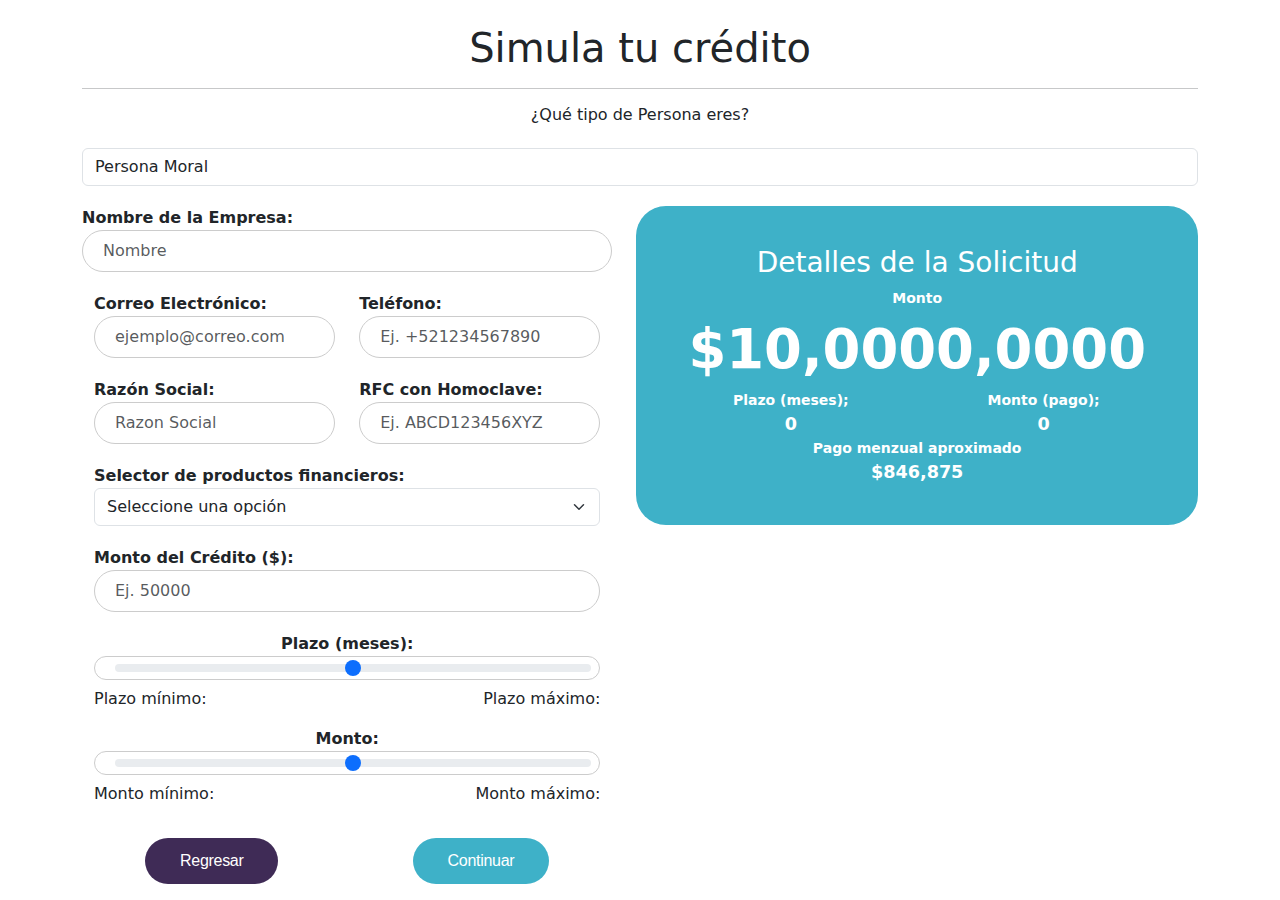
==== commit ad25eb98: "Diseño correjido" ====
--- a/simulador/index1.html
+++ b/simulador/index1.html
@@ -67,7 +67,33 @@
                                 <input type="number" id="loanAmount" class="form-control" placeholder="Ej. 50000" min="1" max="100000">
                               </div>
                             </div>
-                        </div>   
+                        </div> 
+                        <div class="container text-center mb-5">
+                            <div class="row align-items-start">
+                                <div class="col">
+                                    <label for="loanTerm" class="form-label title-box">Plazo (meses):</label>
+                                    <input type="range" id="loanTerm" class="form-range" step="1" oninput="updateTermDisplay(this.value)">
+                                    <div class="d-flex justify-content-between">
+                                        <span id="minTermLabel">Plazo mínimo:</span>
+                                        <span id="maxTermLabel">Plazo máximo:</span>
+                                    </div>
+                                </div>
+                            </div>
+                            <div class="row align-items-start mt-3">
+                                <div class="col">
+                                    <label for="loanRange" class="form-label title-box">Monto:</label>
+                                    <input type="range" id="loanRange" class="form-range" step="1" oninput="updateAmountDisplay(this.value)">
+                                    <div class="d-flex justify-content-between">
+                                        <span id="minAmountLabel">Monto mínimo:</span>
+                                        <span id="maxAmountLabel">Monto máximo:</span>
+                                    </div>
+                                </div>
+                            </div>
+                        </div>
+                        <div class="d-flex gap-2 btns">
+                            <button class="btn btn-regresar" onclick="calculateLoan()">Regresar</button>
+                            <button class="btn btnCalculo" onclick="calculateLoan()">Continuar</button>
+                        </div>
                     </div>
                     
                     <div class="col">
@@ -96,35 +122,14 @@
                                  </div>
                              </div>
                         </div>
-                        <div class="d-flex gap-2 btns">
-                            <button class="btn btn-regresar" onclick="calculateLoan()">Regresar</button>
-                            <button class="btn btnCalculo" onclick="calculateLoan()">Continuar</button>
-                        </div>
+                       
                     
                           
                     </div>
+                    
 
-                    <div class="container text-center">
-                        <div class="row align-items-start">
-                          <div class="col">
-                            <label for="loanTerm" class="form-label  title-box ">Plazo (meses):</label>
-                        <input type="range" id="loanTerm" class="form-range" step="1" oninput="updateTermDisplay(this.value)">
-                        <div class="d-flex justify-content-between">
-                            <span id="minTermLabel">Plazo mínimo:</span>
-                            <span id="maxTermLabel">Plazo máximo:</span>
-                        </div>
-                          </div>
-                          <div class="col">
-                            <label for="loanRange" class="form-label  title-box">Monto:</label>
-                        <input type="range" id="loanRange" class="form-range " step="1" oninput="updateAmountDisplay(this.value)">
-                        <div class="d-flex justify-content-between">
-                            <span id="minAmountLabel">Monto mínimo:</span>
-                            <span id="maxAmountLabel">Monto máximo:</span>
-                        </div>
-                          </div>
-                         
-                        </div>
-                      </div>
+                   
+                    
                 </div>
             </div>
     </main>
